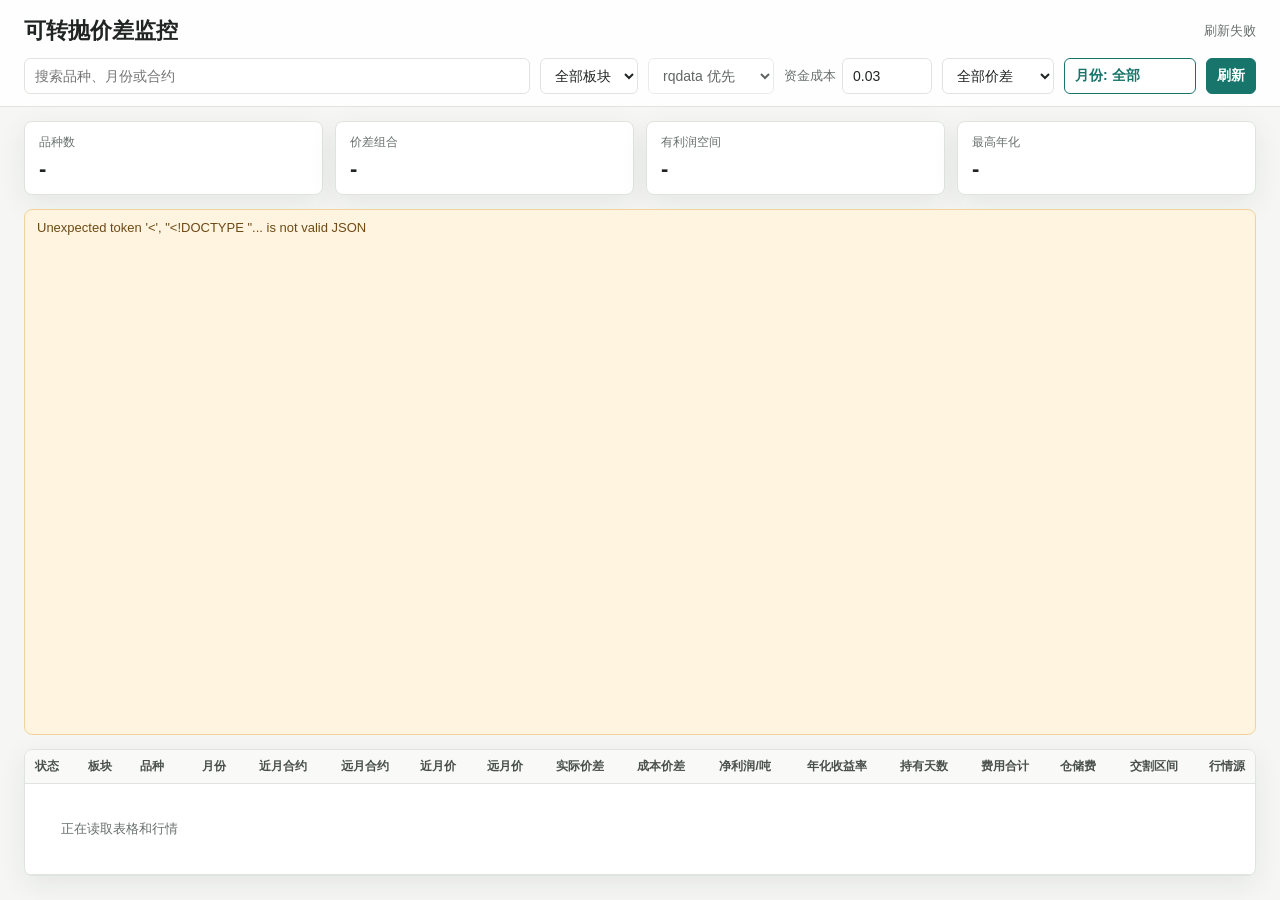
==== index.html @ 2bf675ad "Fix update time display to Beijing time" ====
<!doctype html>
<html lang="zh-CN">
<head>
  <meta charset="utf-8">
  <meta name="viewport" content="width=device-width, initial-scale=1">
  <title>可转抛价差监控</title>
  <style>
    :root {
      color-scheme: light;
      --bg: #f6f7f4;
      --panel: #ffffff;
      --ink: #202423;
      --muted: #68706d;
      --line: #dfe4de;
      --accent: #17756b;
      --accent-2: #9a5b1f;
      --good: #0f7a47;
      --bad: #a23b34;
      --warn-bg: #fff4df;
      --good-bg: #e9f6ef;
      --shadow: 0 8px 28px rgba(31, 43, 38, 0.08);
      font-family: "Microsoft YaHei", "Segoe UI", Arial, sans-serif;
    }
    * { box-sizing: border-box; }
    body {
      margin: 0;
      background: var(--bg);
      color: var(--ink);
    }
    .app {
      min-height: 100vh;
      display: grid;
      grid-template-rows: auto auto 1fr;
    }
    header {
      padding: 18px 24px 12px;
      border-bottom: 1px solid var(--line);
      background: rgba(255,255,255,0.86);
      position: sticky;
      top: 0;
      z-index: 5;
      backdrop-filter: blur(10px);
    }
    .title-row {
      display: flex;
      align-items: center;
      justify-content: space-between;
      gap: 16px;
      margin-bottom: 14px;
    }
    h1 {
      margin: 0;
      font-size: 22px;
      line-height: 1.2;
      font-weight: 680;
      letter-spacing: 0;
    }
    .status {
      color: var(--muted);
      font-size: 13px;
      white-space: nowrap;
    }
    .toolbar {
      display: grid;
      grid-template-columns: minmax(220px, 1fr) auto auto auto auto auto auto;
      gap: 10px;
      align-items: center;
    }
    input, select, button {
      min-height: 36px;
      border: 1px solid var(--line);
      background: #fff;
      color: var(--ink);
      border-radius: 6px;
      padding: 0 10px;
      font: inherit;
      font-size: 14px;
    }
    button {
      background: var(--accent);
      border-color: var(--accent);
      color: #fff;
      cursor: pointer;
      font-weight: 620;
    }
    button.secondary {
      background: #fff;
      color: var(--accent);
    }
    .month-filter {
      position: relative;
    }
    .month-filter button {
      width: 132px;
      text-align: left;
      overflow: hidden;
      text-overflow: ellipsis;
      white-space: nowrap;
    }
    .month-menu {
      display: none;
      position: absolute;
      right: 0;
      top: 42px;
      width: 260px;
      max-height: 320px;
      overflow: auto;
      padding: 10px;
      background: #fff;
      border: 1px solid var(--line);
      border-radius: 8px;
      box-shadow: var(--shadow);
      z-index: 10;
    }
    .month-menu.open {
      display: grid;
      gap: 6px;
    }
    .month-menu label {
      min-height: 28px;
      color: var(--ink);
      align-items: center;
    }
    .month-menu input {
      min-height: auto;
      width: auto;
    }
    label {
      display: flex;
      align-items: center;
      gap: 6px;
      color: var(--muted);
      font-size: 13px;
    }
    label input {
      width: 90px;
    }
    .metrics {
      display: grid;
      grid-template-columns: repeat(4, minmax(130px, 1fr));
      gap: 12px;
      padding: 14px 24px;
    }
    .metric {
      background: var(--panel);
      border: 1px solid var(--line);
      border-radius: 8px;
      padding: 12px 14px;
      box-shadow: var(--shadow);
    }
    .metric span {
      display: block;
      color: var(--muted);
      font-size: 12px;
      margin-bottom: 5px;
    }
    .metric strong {
      font-size: 22px;
      letter-spacing: 0;
    }
    main {
      padding: 0 24px 24px;
      min-width: 0;
    }
    .table-wrap {
      overflow: auto;
      background: var(--panel);
      border: 1px solid var(--line);
      border-radius: 8px;
      box-shadow: var(--shadow);
      max-height: calc(100vh - 190px);
    }
    table {
      width: 100%;
      border-collapse: separate;
      border-spacing: 0;
      min-width: 1180px;
      font-size: 13px;
    }
    th, td {
      border-bottom: 1px solid var(--line);
      padding: 8px 10px;
      text-align: right;
      white-space: nowrap;
    }
    th:first-child, td:first-child,
    th:nth-child(2), td:nth-child(2),
    th:nth-child(3), td:nth-child(3) {
      text-align: left;
    }
    th {
      position: sticky;
      top: 0;
      z-index: 2;
      background: #f9faf7;
      color: #49504d;
      font-size: 12px;
      font-weight: 650;
    }
    tbody tr:hover {
      background: #f8fbf8;
    }
    .sector-row td {
      position: sticky;
      left: 0;
      z-index: 1;
      background: #eef5f1;
      color: #2f5f55;
      font-weight: 700;
      text-align: left;
      border-bottom-color: #cddbd5;
    }
    .tag {
      display: inline-flex;
      align-items: center;
      height: 24px;
      padding: 0 8px;
      border-radius: 999px;
      font-size: 12px;
      border: 1px solid var(--line);
      background: #fff;
      color: var(--muted);
    }
    .tag.good {
      background: var(--good-bg);
      border-color: #bde5cb;
      color: var(--good);
      font-weight: 650;
    }
    .positive { color: var(--good); font-weight: 650; }
    .negative { color: var(--bad); }
    .muted { color: var(--muted); }
    .warning {
      display: none;
      margin: 0 24px 14px;
      padding: 10px 12px;
      border: 1px solid #efd39c;
      background: var(--warn-bg);
      border-radius: 8px;
      color: #6f4a16;
      font-size: 13px;
    }
    .empty {
      padding: 36px;
      color: var(--muted);
      text-align: center;
    }
    @media (max-width: 900px) {
      header, main { padding-left: 14px; padding-right: 14px; }
      .toolbar { grid-template-columns: 1fr 1fr; }
      .metrics { grid-template-columns: repeat(2, 1fr); padding-left: 14px; padding-right: 14px; }
      .status { white-space: normal; }
      .title-row { align-items: flex-start; flex-direction: column; }
    }
  </style>
</head>
<body>
  <div class="app">
    <header>
      <div class="title-row">
        <h1>可转抛价差监控</h1>
        <div class="status" id="status">等待刷新</div>
      </div>
      <div class="toolbar">
        <input id="search" placeholder="搜索品种、月份或合约">
        <select id="sectorFilter">
          <option value="all">全部板块</option>
        </select>
        <select id="source">
          <option value="auto">rqdata 优先</option>
          <option value="rqdata">只用 rqdata</option>
          <option value="excel">只用表内缓存</option>
        </select>
        <label>资金成本 <input id="funding" type="number" step="0.001" value="0.03"></label>
        <select id="profitFilter">
          <option value="all">全部价差</option>
          <option value="profit">只看有利润</option>
        </select>
        <div class="month-filter">
          <button class="secondary" id="monthMenuButton" type="button">月份: 全部</button>
          <div class="month-menu" id="monthMenu">
            <label><input type="checkbox" value="all" checked> 全部月份</label>
            <div id="monthOptions"></div>
          </div>
        </div>
        <button id="refresh">刷新</button>
      </div>
    </header>

    <section class="metrics">
      <div class="metric"><span>品种数</span><strong id="mProducts">-</strong></div>
      <div class="metric"><span>价差组合</span><strong id="mSpreads">-</strong></div>
      <div class="metric"><span>有利润空间</span><strong id="mProfitable">-</strong></div>
      <div class="metric"><span>最高年化</span><strong id="mBest">-</strong></div>
    </section>

    <div class="warning" id="warning"></div>

    <main>
      <div class="table-wrap">
        <table>
          <thead>
            <tr>
              <th>状态</th>
              <th>板块</th>
              <th>品种</th>
              <th>月份</th>
              <th>近月合约</th>
              <th>远月合约</th>
              <th>近月价</th>
              <th>远月价</th>
              <th>实际价差</th>
              <th>成本价差</th>
              <th>净利润/吨</th>
              <th>年化收益率</th>
              <th>持有天数</th>
              <th>费用合计</th>
              <th>仓储费</th>
              <th>交割区间</th>
              <th>行情源</th>
            </tr>
          </thead>
          <tbody id="tbody">
            <tr><td colspan="17" class="empty">正在读取表格和行情</td></tr>
          </tbody>
        </table>
      </div>
    </main>
  </div>

  <script>
    const state = { rows: [], selectedMonths: new Set(["all"]) };
    const els = {
      status: document.querySelector("#status"),
      warning: document.querySelector("#warning"),
      tbody: document.querySelector("#tbody"),
      search: document.querySelector("#search"),
      sector: document.querySelector("#sectorFilter"),
      source: document.querySelector("#source"),
      funding: document.querySelector("#funding"),
      filter: document.querySelector("#profitFilter"),
      monthButton: document.querySelector("#monthMenuButton"),
      monthMenu: document.querySelector("#monthMenu"),
      monthOptions: document.querySelector("#monthOptions"),
      refresh: document.querySelector("#refresh"),
      mProducts: document.querySelector("#mProducts"),
      mSpreads: document.querySelector("#mSpreads"),
      mProfitable: document.querySelector("#mProfitable"),
      mBest: document.querySelector("#mBest")
    };

    function fmtNum(value, digits = 2) {
      if (value === null || value === undefined || Number.isNaN(Number(value))) return "-";
      return Number(value).toLocaleString("zh-CN", { minimumFractionDigits: digits, maximumFractionDigits: digits });
    }

    function fmtPct(value) {
      if (value === null || value === undefined || Number.isNaN(Number(value))) return "-";
      return (Number(value) * 100).toLocaleString("zh-CN", { minimumFractionDigits: 2, maximumFractionDigits: 2 }) + "%";
    }

    function signedClass(value) {
      return Number(value) >= 0 ? "positive" : "negative";
    }

    function sortPairs(a, b) {
      const [a1, a2] = a.replace("月", "").split("-").map(Number);
      const [b1, b2] = b.replace("月", "").split("-").map(Number);
      return (a1 - b1) || (a2 - b2);
    }

    function refreshFilters() {
      const sectors = [...new Set(state.rows.map(row => row.sector || "其他"))].sort((a, b) => a.localeCompare(b, "zh-CN"));
      const currentSector = els.sector.value;
      els.sector.innerHTML = `<option value="all">全部板块</option>` + sectors.map(sector => `<option value="${sector}">${sector}</option>`).join("");
      els.sector.value = sectors.includes(currentSector) ? currentSector : "all";

      const pairs = [...new Set(state.rows.map(row => row.pair))].sort(sortPairs);
      const selected = new Set([...state.selectedMonths].filter(value => value === "all" || pairs.includes(value)));
      if (!selected.size) selected.add("all");
      state.selectedMonths = selected;
      els.monthOptions.innerHTML = pairs.map(pair => `
        <label><input type="checkbox" value="${pair}" ${selected.has(pair) ? "checked" : ""}> ${pair}</label>
      `).join("");
      const allBox = els.monthMenu.querySelector('input[value="all"]');
      allBox.checked = selected.has("all");
      updateMonthButton();
    }

    function updateMonthButton() {
      if (state.selectedMonths.has("all")) {
        els.monthButton.textContent = "月份: 全部";
        return;
      }
      const selected = [...state.selectedMonths].sort(sortPairs);
      els.monthButton.textContent = selected.length <= 2 ? `月份: ${selected.join(", ")}` : `月份: 已选${selected.length}项`;
    }

    function isLocalServer() {
      return ["127.0.0.1", "localhost", "::1"].includes(location.hostname);
    }

    async function fetchMonitorData() {
      if (isLocalServer()) {
        const params = new URLSearchParams({
          source: els.source.value,
          funding_rate: els.funding.value || "0.03"
        });
        const res = await fetch(`/api/data?${params.toString()}`, { cache: "no-store" });
        const data = await res.json();
        if (!res.ok) throw new Error(data.error || "接口返回异常");
        return data;
      }
      els.source.disabled = true;
      els.funding.disabled = true;
      const res = await fetch(`data/latest_monitor.json?t=${Date.now()}`, { cache: "no-store" });
      const data = await res.json();
      if (!res.ok) throw new Error(data.error || "静态数据读取失败");
      return data;
    }

    function render() {
      const kw = els.search.value.trim().toLowerCase();
      const onlyProfit = els.filter.value === "profit";
      const sector = els.sector.value;
      const rows = state.rows.filter(row => {
        if (onlyProfit && !row.is_profitable) return false;
        if (sector !== "all" && row.sector !== sector) return false;
        if (!state.selectedMonths.has("all") && !state.selectedMonths.has(row.pair)) return false;
        if (!kw) return true;
        return [
          row.sector, row.product, row.pair, row.near_symbol, row.far_symbol, row.quote_source
        ].join(" ").toLowerCase().includes(kw);
      });
      if (!rows.length) {
        els.tbody.innerHTML = `<tr><td colspan="17" class="empty">没有匹配的价差组合</td></tr>`;
        return;
      }
      const sortedRows = [...rows].sort((a, b) =>
        (a.sector || "").localeCompare(b.sector || "", "zh-CN") || Number(b.annualized_return) - Number(a.annualized_return)
      );
      let currentSector = "";
      els.tbody.innerHTML = sortedRows.map(row => {
        const sectorRow = row.sector !== currentSector
          ? `<tr class="sector-row"><td colspan="17">${row.sector || "其他"}</td></tr>`
          : "";
        currentSector = row.sector;
        return `${sectorRow}
        <tr>
          <td><span class="tag ${row.is_profitable ? "good" : ""}">${row.is_profitable ? "有利润" : "观察"}</span></td>
          <td>${row.sector || "其他"}</td>
          <td>${row.product}</td>
          <td>${row.pair}</td>
          <td>${row.near_symbol || "-"}</td>
          <td>${row.far_symbol || "-"}</td>
          <td>${fmtNum(row.near_price)}</td>
          <td>${fmtNum(row.far_price)}</td>
          <td class="${signedClass(row.spread)}">${fmtNum(row.spread)}</td>
          <td class="${signedClass(row.cost_spread)}">${fmtNum(row.cost_spread)}</td>
          <td class="${signedClass(row.net_profit)}">${fmtNum(row.net_profit)}</td>
          <td class="${signedClass(row.annualized_return)}">${fmtPct(row.annualized_return)}</td>
          <td>${row.hold_days}</td>
          <td>${fmtNum(row.fee_total)}</td>
          <td>${fmtNum(row.storage_fee)}</td>
          <td>${row.delivery_near || "-"} 至 ${row.delivery_far || "-"}</td>
          <td class="muted">${row.quote_source}</td>
        </tr>`;
      }).join("");
    }

    async function load() {
      els.refresh.disabled = true;
      els.status.textContent = "正在刷新...";
      els.warning.style.display = "none";
      try {
        const data = await fetchMonitorData();
        state.rows = data.opportunities || [];
        refreshFilters();
        els.mProducts.textContent = data.summary.products ?? "-";
        els.mSpreads.textContent = data.summary.spreads ?? "-";
        els.mProfitable.textContent = data.summary.profitable ?? "-";
        els.mBest.textContent = fmtPct(data.summary.best_return);
        const mode = data.mode === "static" ? "GitHub静态" : "本地服务";
        const updatedAt = data.updated_at_label || data.updated_at || "-";
        els.status.textContent = `${mode}，更新时间 ${updatedAt}，rqdata行情 ${data.quote_status.rqdata_prices} 条，本地行情 ${data.quote_status.file_quotes} 条`;
        if (data.quote_status.rqdata_errors && data.quote_status.rqdata_errors.length) {
          els.warning.textContent = data.quote_status.rqdata_errors.join("；");
          els.warning.style.display = "block";
        }
        render();
      } catch (err) {
        els.status.textContent = "刷新失败";
        els.warning.textContent = err.message || String(err);
        els.warning.style.display = "block";
      } finally {
        els.refresh.disabled = false;
      }
    }

    els.refresh.addEventListener("click", load);
    els.search.addEventListener("input", render);
    els.filter.addEventListener("change", render);
    els.sector.addEventListener("change", render);
    els.source.addEventListener("change", load);
    els.funding.addEventListener("change", load);
    els.monthButton.addEventListener("click", () => {
      els.monthMenu.classList.toggle("open");
    });
    els.monthMenu.addEventListener("change", event => {
      const target = event.target;
      if (!target.matches("input[type='checkbox']")) return;
      if (target.value === "all") {
        state.selectedMonths = new Set(["all"]);
        els.monthMenu.querySelectorAll("input[type='checkbox']").forEach(input => {
          input.checked = input.value === "all";
        });
      } else {
        const allBox = els.monthMenu.querySelector('input[value="all"]');
        allBox.checked = false;
        state.selectedMonths.delete("all");
        if (target.checked) state.selectedMonths.add(target.value);
        else state.selectedMonths.delete(target.value);
        if (!state.selectedMonths.size) {
          state.selectedMonths.add("all");
          allBox.checked = true;
        }
      }
      updateMonthButton();
      render();
    });
    document.addEventListener("click", event => {
      if (!event.target.closest(".month-filter")) {
        els.monthMenu.classList.remove("open");
      }
    });
    load();
    setInterval(load, 300000);
  </script>
</body>
</html>
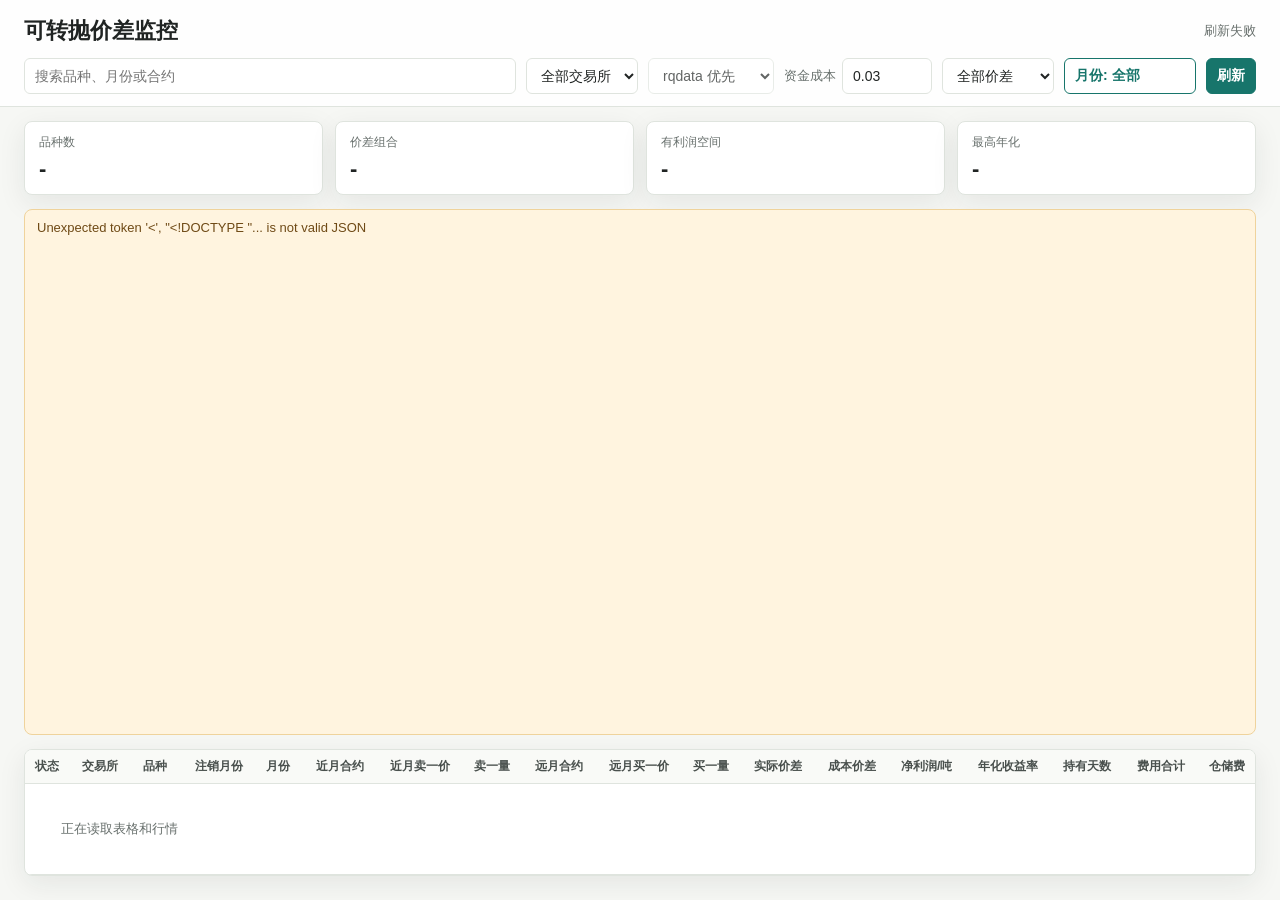
==== commit 326dccc7: "Update index.html" ====
--- a/index.html
+++ b/index.html
@@ -264,7 +264,7 @@
       <div class="toolbar">
         <input id="search" placeholder="搜索品种、月份或合约">
         <select id="sectorFilter">
-          <option value="all">全部板块</option>
+          <option value="all">全部交易所</option>
         </select>
         <select id="source">
           <option value="auto">rqdata 优先</option>
@@ -302,13 +302,16 @@
           <thead>
             <tr>
               <th>状态</th>
-              <th>板块</th>
+              <th>交易所</th>
               <th>品种</th>
+              <th>注销月份</th>
               <th>月份</th>
               <th>近月合约</th>
+              <th>近月卖一价</th>
+              <th>卖一量</th>
               <th>远月合约</th>
-              <th>近月价</th>
-              <th>远月价</th>
+              <th>远月买一价</th>
+              <th>买一量</th>
               <th>实际价差</th>
               <th>成本价差</th>
               <th>净利润/吨</th>
@@ -316,12 +319,10 @@
               <th>持有天数</th>
               <th>费用合计</th>
               <th>仓储费</th>
-              <th>交割区间</th>
-              <th>行情源</th>
             </tr>
           </thead>
           <tbody id="tbody">
-            <tr><td colspan="17" class="empty">正在读取表格和行情</td></tr>
+            <tr><td colspan="18" class="empty">正在读取表格和行情</td></tr>
           </tbody>
         </table>
       </div>
@@ -370,9 +371,9 @@
     }
 
     function refreshFilters() {
-      const sectors = [...new Set(state.rows.map(row => row.sector || "其他"))].sort((a, b) => a.localeCompare(b, "zh-CN"));
+      const sectors = [...new Set(state.rows.map(row => row.exchange || row.sector || "其他交易所"))].sort((a, b) => a.localeCompare(b, "zh-CN"));
       const currentSector = els.sector.value;
-      els.sector.innerHTML = `<option value="all">全部板块</option>` + sectors.map(sector => `<option value="${sector}">${sector}</option>`).join("");
+      els.sector.innerHTML = `<option value="all">全部交易所</option>` + sectors.map(sector => `<option value="${sector}">${sector}</option>`).join("");
       els.sector.value = sectors.includes(currentSector) ? currentSector : "all";
 
       const pairs = [...new Set(state.rows.map(row => row.pair))].sort(sortPairs);
@@ -400,23 +401,35 @@
       return ["127.0.0.1", "localhost", "::1"].includes(location.hostname);
     }
 
+    async function readJsonResponse(res, fallbackMessage) {
+      const data = await res.json();
+      if (!res.ok) throw new Error(data.error || fallbackMessage);
+      return data;
+    }
+
+    async function fetchStaticMonitorData() {
+      els.source.disabled = true;
+      els.funding.disabled = true;
+      const res = await fetch(`data/latest_monitor.json?t=${Date.now()}`, { cache: "no-store" });
+      return readJsonResponse(res, "静态数据读取失败");
+    }
+
     async function fetchMonitorData() {
       if (isLocalServer()) {
         const params = new URLSearchParams({
           source: els.source.value,
           funding_rate: els.funding.value || "0.03"
         });
-        const res = await fetch(`/api/data?${params.toString()}`, { cache: "no-store" });
-        const data = await res.json();
-        if (!res.ok) throw new Error(data.error || "接口返回异常");
-        return data;
+        try {
+          const res = await fetch(`/api/data?${params.toString()}`, { cache: "no-store" });
+          if ((res.headers.get("content-type") || "").includes("application/json")) {
+            return readJsonResponse(res, "接口返回异常");
+          }
+        } catch (err) {
+          if (location.port === "8890") throw err;
+        }
       }
-      els.source.disabled = true;
-      els.funding.disabled = true;
-      const res = await fetch(`data/latest_monitor.json?t=${Date.now()}`, { cache: "no-store" });
-      const data = await res.json();
-      if (!res.ok) throw new Error(data.error || "静态数据读取失败");
-      return data;
+      return fetchStaticMonitorData();
     }
 
     function render() {
@@ -425,36 +438,41 @@
       const sector = els.sector.value;
       const rows = state.rows.filter(row => {
         if (onlyProfit && !row.is_profitable) return false;
-        if (sector !== "all" && row.sector !== sector) return false;
+        const exchange = row.exchange || row.sector || "其他交易所";
+        if (sector !== "all" && exchange !== sector) return false;
         if (!state.selectedMonths.has("all") && !state.selectedMonths.has(row.pair)) return false;
         if (!kw) return true;
         return [
-          row.sector, row.product, row.pair, row.near_symbol, row.far_symbol, row.quote_source
+          row.exchange, row.sector, row.product, row.product_name, row.warrant_cancel_months, row.pair, row.near_symbol, row.far_symbol
         ].join(" ").toLowerCase().includes(kw);
       });
       if (!rows.length) {
-        els.tbody.innerHTML = `<tr><td colspan="17" class="empty">没有匹配的价差组合</td></tr>`;
+        els.tbody.innerHTML = `<tr><td colspan="18" class="empty">没有匹配的价差组合</td></tr>`;
         return;
       }
       const sortedRows = [...rows].sort((a, b) =>
-        (a.sector || "").localeCompare(b.sector || "", "zh-CN") || Number(b.annualized_return) - Number(a.annualized_return)
+        (a.exchange || a.sector || "").localeCompare(b.exchange || b.sector || "", "zh-CN") || Number(b.annualized_return) - Number(a.annualized_return)
       );
       let currentSector = "";
       els.tbody.innerHTML = sortedRows.map(row => {
-        const sectorRow = row.sector !== currentSector
-          ? `<tr class="sector-row"><td colspan="17">${row.sector || "其他"}</td></tr>`
+        const exchange = row.exchange || row.sector || "其他交易所";
+        const sectorRow = exchange !== currentSector
+          ? `<tr class="sector-row"><td colspan="18">${exchange}</td></tr>`
           : "";
-        currentSector = row.sector;
+        currentSector = exchange;
         return `${sectorRow}
         <tr>
           <td><span class="tag ${row.is_profitable ? "good" : ""}">${row.is_profitable ? "有利润" : "观察"}</span></td>
-          <td>${row.sector || "其他"}</td>
+          <td>${exchange}</td>
           <td>${row.product}</td>
+          <td>${row.warrant_cancel_months ?? ""}</td>
           <td>${row.pair}</td>
           <td>${row.near_symbol || "-"}</td>
+          <td>${fmtNum(row.near_ask_price ?? row.near_price)}</td>
+          <td>${fmtNum(row.near_ask_volume, 0)}</td>
           <td>${row.far_symbol || "-"}</td>
-          <td>${fmtNum(row.near_price)}</td>
-          <td>${fmtNum(row.far_price)}</td>
+          <td>${fmtNum(row.far_bid_price ?? row.far_price)}</td>
+          <td>${fmtNum(row.far_bid_volume, 0)}</td>
           <td class="${signedClass(row.spread)}">${fmtNum(row.spread)}</td>
           <td class="${signedClass(row.cost_spread)}">${fmtNum(row.cost_spread)}</td>
           <td class="${signedClass(row.net_profit)}">${fmtNum(row.net_profit)}</td>
@@ -462,8 +480,6 @@
           <td>${row.hold_days}</td>
           <td>${fmtNum(row.fee_total)}</td>
           <td>${fmtNum(row.storage_fee)}</td>
-          <td>${row.delivery_near || "-"} 至 ${row.delivery_far || "-"}</td>
-          <td class="muted">${row.quote_source}</td>
         </tr>`;
       }).join("");
     }
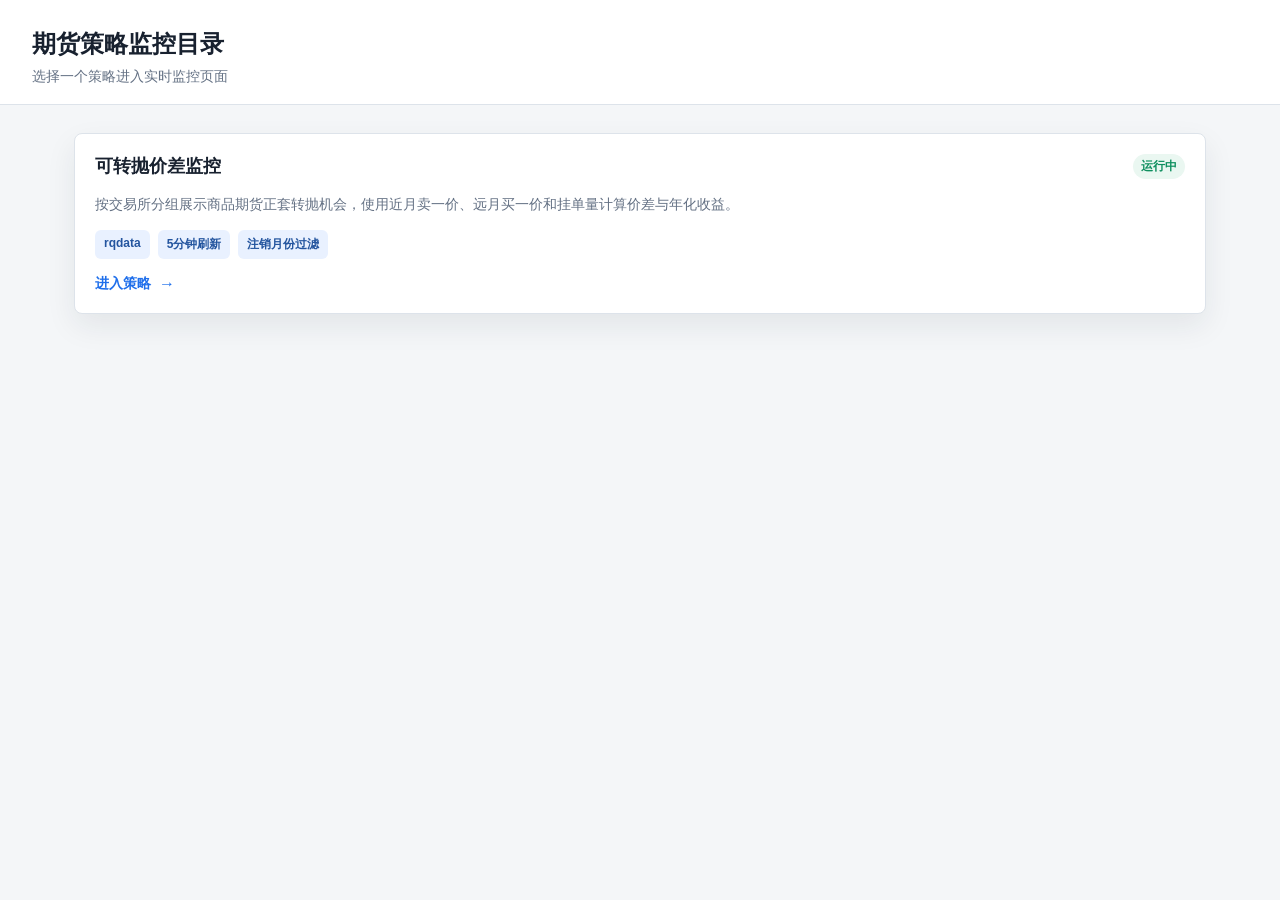
==== commit 725d2334: "Update strategy directory: index.html" ====
--- a/index.html
+++ b/index.html
@@ -3,554 +3,160 @@
 <head>
   <meta charset="utf-8">
   <meta name="viewport" content="width=device-width, initial-scale=1">
-  <title>可转抛价差监控</title>
+  <title>期货策略监控目录</title>
   <style>
     :root {
-      color-scheme: light;
-      --bg: #f6f7f4;
+      --bg: #f4f6f8;
       --panel: #ffffff;
-      --ink: #202423;
-      --muted: #68706d;
-      --line: #dfe4de;
-      --accent: #17756b;
-      --accent-2: #9a5b1f;
-      --good: #0f7a47;
-      --bad: #a23b34;
-      --warn-bg: #fff4df;
-      --good-bg: #e9f6ef;
-      --shadow: 0 8px 28px rgba(31, 43, 38, 0.08);
-      font-family: "Microsoft YaHei", "Segoe UI", Arial, sans-serif;
+      --text: #18212f;
+      --muted: #647184;
+      --line: #dde3ea;
+      --accent: #1f6feb;
+      --accent-soft: #e9f1ff;
+      --good: #0f8f5f;
+      --shadow: 0 12px 30px rgba(24, 33, 47, 0.08);
     }
     * { box-sizing: border-box; }
     body {
       margin: 0;
       background: var(--bg);
-      color: var(--ink);
-    }
-    .app {
-      min-height: 100vh;
-      display: grid;
-      grid-template-rows: auto auto 1fr;
+      color: var(--text);
+      font-family: -apple-system, BlinkMacSystemFont, "Segoe UI", "Microsoft YaHei", sans-serif;
     }
     header {
-      padding: 18px 24px 12px;
+      padding: 28px 32px 18px;
       border-bottom: 1px solid var(--line);
-      background: rgba(255,255,255,0.86);
-      position: sticky;
-      top: 0;
-      z-index: 5;
-      backdrop-filter: blur(10px);
-    }
-    .title-row {
-      display: flex;
-      align-items: center;
-      justify-content: space-between;
-      gap: 16px;
-      margin-bottom: 14px;
+      background: var(--panel);
     }
     h1 {
       margin: 0;
-      font-size: 22px;
-      line-height: 1.2;
-      font-weight: 680;
+      font-size: 24px;
+      font-weight: 720;
       letter-spacing: 0;
     }
-    .status {
+    .subtitle {
+      margin-top: 8px;
       color: var(--muted);
-      font-size: 13px;
-      white-space: nowrap;
-    }
-    .toolbar {
-      display: grid;
-      grid-template-columns: minmax(220px, 1fr) auto auto auto auto auto auto;
-      gap: 10px;
-      align-items: center;
-    }
-    input, select, button {
-      min-height: 36px;
-      border: 1px solid var(--line);
-      background: #fff;
-      color: var(--ink);
-      border-radius: 6px;
-      padding: 0 10px;
-      font: inherit;
       font-size: 14px;
     }
-    button {
-      background: var(--accent);
-      border-color: var(--accent);
-      color: #fff;
-      cursor: pointer;
-      font-weight: 620;
+    main {
+      max-width: 1180px;
+      margin: 0 auto;
+      padding: 28px 24px 48px;
     }
-    button.secondary {
-      background: #fff;
-      color: var(--accent);
+    .strategy-grid {
+      display: grid;
+      grid-template-columns: repeat(auto-fit, minmax(280px, 1fr));
+      gap: 18px;
     }
-    .month-filter {
-      position: relative;
-    }
-    .month-filter button {
-      width: 132px;
-      text-align: left;
-      overflow: hidden;
-      text-overflow: ellipsis;
-      white-space: nowrap;
-    }
-    .month-menu {
-      display: none;
-      position: absolute;
-      right: 0;
-      top: 42px;
-      width: 260px;
-      max-height: 320px;
-      overflow: auto;
-      padding: 10px;
-      background: #fff;
+    .strategy-card {
+      display: flex;
+      min-height: 172px;
+      padding: 20px;
       border: 1px solid var(--line);
       border-radius: 8px;
+      background: var(--panel);
       box-shadow: var(--shadow);
-      z-index: 10;
+      text-decoration: none;
+      color: inherit;
+      transition: transform 0.16s ease, border-color 0.16s ease, box-shadow 0.16s ease;
     }
-    .month-menu.open {
-      display: grid;
-      gap: 6px;
+    .strategy-card:hover {
+      transform: translateY(-2px);
+      border-color: #b9cdf5;
+      box-shadow: 0 16px 36px rgba(24, 33, 47, 0.12);
     }
-    .month-menu label {
-      min-height: 28px;
-      color: var(--ink);
-      align-items: center;
+    .card-content {
+      display: flex;
+      flex-direction: column;
+      gap: 14px;
+      width: 100%;
     }
-    .month-menu input {
-      min-height: auto;
-      width: auto;
+    .card-top {
+      display: flex;
+      align-items: flex-start;
+      justify-content: space-between;
+      gap: 12px;
     }
-    label {
-      display: flex;
-      align-items: center;
-      gap: 6px;
-      color: var(--muted);
-      font-size: 13px;
+    .card-title {
+      margin: 0;
+      font-size: 18px;
+      line-height: 1.35;
     }
-    label input {
-      width: 90px;
-    }
-    .metrics {
-      display: grid;
-      grid-template-columns: repeat(4, minmax(130px, 1fr));
-      gap: 12px;
-      padding: 14px 24px;
-    }
-    .metric {
-      background: var(--panel);
-      border: 1px solid var(--line);
-      border-radius: 8px;
-      padding: 12px 14px;
-      box-shadow: var(--shadow);
-    }
-    .metric span {
-      display: block;
-      color: var(--muted);
-      font-size: 12px;
-      margin-bottom: 5px;
-    }
-    .metric strong {
-      font-size: 22px;
-      letter-spacing: 0;
-    }
-    main {
-      padding: 0 24px 24px;
-      min-width: 0;
-    }
-    .table-wrap {
-      overflow: auto;
-      background: var(--panel);
-      border: 1px solid var(--line);
-      border-radius: 8px;
-      box-shadow: var(--shadow);
-      max-height: calc(100vh - 190px);
-    }
-    table {
-      width: 100%;
-      border-collapse: separate;
-      border-spacing: 0;
-      min-width: 1180px;
-      font-size: 13px;
-    }
-    th, td {
-      border-bottom: 1px solid var(--line);
-      padding: 8px 10px;
-      text-align: right;
-      white-space: nowrap;
-    }
-    th:first-child, td:first-child,
-    th:nth-child(2), td:nth-child(2),
-    th:nth-child(3), td:nth-child(3) {
-      text-align: left;
-    }
-    th {
-      position: sticky;
-      top: 0;
-      z-index: 2;
-      background: #f9faf7;
-      color: #49504d;
+    .status {
+      flex: 0 0 auto;
+      padding: 4px 8px;
+      border-radius: 999px;
+      background: #eaf7f1;
+      color: var(--good);
       font-size: 12px;
       font-weight: 650;
     }
-    tbody tr:hover {
-      background: #f8fbf8;
+    .card-desc {
+      margin: 0;
+      color: var(--muted);
+      font-size: 14px;
+      line-height: 1.65;
     }
-    .sector-row td {
-      position: sticky;
-      left: 0;
-      z-index: 1;
-      background: #eef5f1;
-      color: #2f5f55;
-      font-weight: 700;
-      text-align: left;
-      border-bottom-color: #cddbd5;
+    .meta-row {
+      display: flex;
+      flex-wrap: wrap;
+      gap: 8px;
+      margin-top: auto;
     }
-    .tag {
+    .meta {
+      padding: 6px 9px;
+      border-radius: 6px;
+      background: var(--accent-soft);
+      color: #24559f;
+      font-size: 12px;
+      font-weight: 620;
+    }
+    .open {
       display: inline-flex;
       align-items: center;
-      height: 24px;
-      padding: 0 8px;
-      border-radius: 999px;
-      font-size: 12px;
-      border: 1px solid var(--line);
-      background: #fff;
-      color: var(--muted);
+      gap: 8px;
+      margin-top: 2px;
+      color: var(--accent);
+      font-size: 14px;
+      font-weight: 680;
     }
-    .tag.good {
-      background: var(--good-bg);
-      border-color: #bde5cb;
-      color: var(--good);
-      font-weight: 650;
+    .open::after {
+      content: "→";
+      font-size: 16px;
+      line-height: 1;
     }
-    .positive { color: var(--good); font-weight: 650; }
-    .negative { color: var(--bad); }
-    .muted { color: var(--muted); }
-    .warning {
-      display: none;
-      margin: 0 24px 14px;
-      padding: 10px 12px;
-      border: 1px solid #efd39c;
-      background: var(--warn-bg);
-      border-radius: 8px;
-      color: #6f4a16;
-      font-size: 13px;
-    }
-    .empty {
-      padding: 36px;
-      color: var(--muted);
-      text-align: center;
-    }
-    @media (max-width: 900px) {
-      header, main { padding-left: 14px; padding-right: 14px; }
-      .toolbar { grid-template-columns: 1fr 1fr; }
-      .metrics { grid-template-columns: repeat(2, 1fr); padding-left: 14px; padding-right: 14px; }
-      .status { white-space: normal; }
-      .title-row { align-items: flex-start; flex-direction: column; }
+    @media (max-width: 720px) {
+      header { padding: 22px 18px 16px; }
+      main { padding: 18px 14px 34px; }
+      h1 { font-size: 21px; }
+      .strategy-card { min-height: 160px; }
     }
   </style>
 </head>
 <body>
-  <div class="app">
-    <header>
-      <div class="title-row">
-        <h1>可转抛价差监控</h1>
-        <div class="status" id="status">等待刷新</div>
-      </div>
-      <div class="toolbar">
-        <input id="search" placeholder="搜索品种、月份或合约">
-        <select id="sectorFilter">
-          <option value="all">全部交易所</option>
-        </select>
-        <select id="source">
-          <option value="auto">rqdata 优先</option>
-          <option value="rqdata">只用 rqdata</option>
-          <option value="excel">只用表内缓存</option>
-        </select>
-        <label>资金成本 <input id="funding" type="number" step="0.001" value="0.03"></label>
-        <select id="profitFilter">
-          <option value="all">全部价差</option>
-          <option value="profit">只看有利润</option>
-        </select>
-        <div class="month-filter">
-          <button class="secondary" id="monthMenuButton" type="button">月份: 全部</button>
-          <div class="month-menu" id="monthMenu">
-            <label><input type="checkbox" value="all" checked> 全部月份</label>
-            <div id="monthOptions"></div>
+  <header>
+    <h1>期货策略监控目录</h1>
+    <div class="subtitle">选择一个策略进入实时监控页面</div>
+  </header>
+  <main>
+    <section class="strategy-grid" aria-label="策略列表">
+      <a class="strategy-card" href="convertible-spread/">
+        <div class="card-content">
+          <div class="card-top">
+            <h2 class="card-title">可转抛价差监控</h2>
+            <span class="status">运行中</span>
           </div>
+          <p class="card-desc">按交易所分组展示商品期货正套转抛机会，使用近月卖一价、远月买一价和挂单量计算价差与年化收益。</p>
+          <div class="meta-row">
+            <span class="meta">rqdata</span>
+            <span class="meta">5分钟刷新</span>
+            <span class="meta">注销月份过滤</span>
+          </div>
+          <span class="open">进入策略</span>
         </div>
-        <button id="refresh">刷新</button>
-      </div>
-    </header>
-
-    <section class="metrics">
-      <div class="metric"><span>品种数</span><strong id="mProducts">-</strong></div>
-      <div class="metric"><span>价差组合</span><strong id="mSpreads">-</strong></div>
-      <div class="metric"><span>有利润空间</span><strong id="mProfitable">-</strong></div>
-      <div class="metric"><span>最高年化</span><strong id="mBest">-</strong></div>
+      </a>
     </section>
-
-    <div class="warning" id="warning"></div>
-
-    <main>
-      <div class="table-wrap">
-        <table>
-          <thead>
-            <tr>
-              <th>状态</th>
-              <th>交易所</th>
-              <th>品种</th>
-              <th>注销月份</th>
-              <th>月份</th>
-              <th>近月合约</th>
-              <th>近月卖一价</th>
-              <th>卖一量</th>
-              <th>远月合约</th>
-              <th>远月买一价</th>
-              <th>买一量</th>
-              <th>实际价差</th>
-              <th>成本价差</th>
-              <th>净利润/吨</th>
-              <th>年化收益率</th>
-              <th>持有天数</th>
-              <th>费用合计</th>
-              <th>仓储费</th>
-            </tr>
-          </thead>
-          <tbody id="tbody">
-            <tr><td colspan="18" class="empty">正在读取表格和行情</td></tr>
-          </tbody>
-        </table>
-      </div>
-    </main>
-  </div>
-
-  <script>
-    const state = { rows: [], selectedMonths: new Set(["all"]) };
-    const els = {
-      status: document.querySelector("#status"),
-      warning: document.querySelector("#warning"),
-      tbody: document.querySelector("#tbody"),
-      search: document.querySelector("#search"),
-      sector: document.querySelector("#sectorFilter"),
-      source: document.querySelector("#source"),
-      funding: document.querySelector("#funding"),
-      filter: document.querySelector("#profitFilter"),
-      monthButton: document.querySelector("#monthMenuButton"),
-      monthMenu: document.querySelector("#monthMenu"),
-      monthOptions: document.querySelector("#monthOptions"),
-      refresh: document.querySelector("#refresh"),
-      mProducts: document.querySelector("#mProducts"),
-      mSpreads: document.querySelector("#mSpreads"),
-      mProfitable: document.querySelector("#mProfitable"),
-      mBest: document.querySelector("#mBest")
-    };
-
-    function fmtNum(value, digits = 2) {
-      if (value === null || value === undefined || Number.isNaN(Number(value))) return "-";
-      return Number(value).toLocaleString("zh-CN", { minimumFractionDigits: digits, maximumFractionDigits: digits });
-    }
-
-    function fmtPct(value) {
-      if (value === null || value === undefined || Number.isNaN(Number(value))) return "-";
-      return (Number(value) * 100).toLocaleString("zh-CN", { minimumFractionDigits: 2, maximumFractionDigits: 2 }) + "%";
-    }
-
-    function signedClass(value) {
-      return Number(value) >= 0 ? "positive" : "negative";
-    }
-
-    function sortPairs(a, b) {
-      const [a1, a2] = a.replace("月", "").split("-").map(Number);
-      const [b1, b2] = b.replace("月", "").split("-").map(Number);
-      return (a1 - b1) || (a2 - b2);
-    }
-
-    function refreshFilters() {
-      const sectors = [...new Set(state.rows.map(row => row.exchange || row.sector || "其他交易所"))].sort((a, b) => a.localeCompare(b, "zh-CN"));
-      const currentSector = els.sector.value;
-      els.sector.innerHTML = `<option value="all">全部交易所</option>` + sectors.map(sector => `<option value="${sector}">${sector}</option>`).join("");
-      els.sector.value = sectors.includes(currentSector) ? currentSector : "all";
-
-      const pairs = [...new Set(state.rows.map(row => row.pair))].sort(sortPairs);
-      const selected = new Set([...state.selectedMonths].filter(value => value === "all" || pairs.includes(value)));
-      if (!selected.size) selected.add("all");
-      state.selectedMonths = selected;
-      els.monthOptions.innerHTML = pairs.map(pair => `
-        <label><input type="checkbox" value="${pair}" ${selected.has(pair) ? "checked" : ""}> ${pair}</label>
-      `).join("");
-      const allBox = els.monthMenu.querySelector('input[value="all"]');
-      allBox.checked = selected.has("all");
-      updateMonthButton();
-    }
-
-    function updateMonthButton() {
-      if (state.selectedMonths.has("all")) {
-        els.monthButton.textContent = "月份: 全部";
-        return;
-      }
-      const selected = [...state.selectedMonths].sort(sortPairs);
-      els.monthButton.textContent = selected.length <= 2 ? `月份: ${selected.join(", ")}` : `月份: 已选${selected.length}项`;
-    }
-
-    function isLocalServer() {
-      return ["127.0.0.1", "localhost", "::1"].includes(location.hostname);
-    }
-
-    async function readJsonResponse(res, fallbackMessage) {
-      const data = await res.json();
-      if (!res.ok) throw new Error(data.error || fallbackMessage);
-      return data;
-    }
-
-    async function fetchStaticMonitorData() {
-      els.source.disabled = true;
-      els.funding.disabled = true;
-      const res = await fetch(`data/latest_monitor.json?t=${Date.now()}`, { cache: "no-store" });
-      return readJsonResponse(res, "静态数据读取失败");
-    }
-
-    async function fetchMonitorData() {
-      if (isLocalServer()) {
-        const params = new URLSearchParams({
-          source: els.source.value,
-          funding_rate: els.funding.value || "0.03"
-        });
-        try {
-          const res = await fetch(`/api/data?${params.toString()}`, { cache: "no-store" });
-          if ((res.headers.get("content-type") || "").includes("application/json")) {
-            return readJsonResponse(res, "接口返回异常");
-          }
-        } catch (err) {
-          if (location.port === "8890") throw err;
-        }
-      }
-      return fetchStaticMonitorData();
-    }
-
-    function render() {
-      const kw = els.search.value.trim().toLowerCase();
-      const onlyProfit = els.filter.value === "profit";
-      const sector = els.sector.value;
-      const rows = state.rows.filter(row => {
-        if (onlyProfit && !row.is_profitable) return false;
-        const exchange = row.exchange || row.sector || "其他交易所";
-        if (sector !== "all" && exchange !== sector) return false;
-        if (!state.selectedMonths.has("all") && !state.selectedMonths.has(row.pair)) return false;
-        if (!kw) return true;
-        return [
-          row.exchange, row.sector, row.product, row.product_name, row.warrant_cancel_months, row.pair, row.near_symbol, row.far_symbol
-        ].join(" ").toLowerCase().includes(kw);
-      });
-      if (!rows.length) {
-        els.tbody.innerHTML = `<tr><td colspan="18" class="empty">没有匹配的价差组合</td></tr>`;
-        return;
-      }
-      const sortedRows = [...rows].sort((a, b) =>
-        (a.exchange || a.sector || "").localeCompare(b.exchange || b.sector || "", "zh-CN") || Number(b.annualized_return) - Number(a.annualized_return)
-      );
-      let currentSector = "";
-      els.tbody.innerHTML = sortedRows.map(row => {
-        const exchange = row.exchange || row.sector || "其他交易所";
-        const sectorRow = exchange !== currentSector
-          ? `<tr class="sector-row"><td colspan="18">${exchange}</td></tr>`
-          : "";
-        currentSector = exchange;
-        return `${sectorRow}
-        <tr>
-          <td><span class="tag ${row.is_profitable ? "good" : ""}">${row.is_profitable ? "有利润" : "观察"}</span></td>
-          <td>${exchange}</td>
-          <td>${row.product}</td>
-          <td>${row.warrant_cancel_months ?? ""}</td>
-          <td>${row.pair}</td>
-          <td>${row.near_symbol || "-"}</td>
-          <td>${fmtNum(row.near_ask_price ?? row.near_price)}</td>
-          <td>${fmtNum(row.near_ask_volume, 0)}</td>
-          <td>${row.far_symbol || "-"}</td>
-          <td>${fmtNum(row.far_bid_price ?? row.far_price)}</td>
-          <td>${fmtNum(row.far_bid_volume, 0)}</td>
-          <td class="${signedClass(row.spread)}">${fmtNum(row.spread)}</td>
-          <td class="${signedClass(row.cost_spread)}">${fmtNum(row.cost_spread)}</td>
-          <td class="${signedClass(row.net_profit)}">${fmtNum(row.net_profit)}</td>
-          <td class="${signedClass(row.annualized_return)}">${fmtPct(row.annualized_return)}</td>
-          <td>${row.hold_days}</td>
-          <td>${fmtNum(row.fee_total)}</td>
-          <td>${fmtNum(row.storage_fee)}</td>
-        </tr>`;
-      }).join("");
-    }
-
-    async function load() {
-      els.refresh.disabled = true;
-      els.status.textContent = "正在刷新...";
-      els.warning.style.display = "none";
-      try {
-        const data = await fetchMonitorData();
-        state.rows = data.opportunities || [];
-        refreshFilters();
-        els.mProducts.textContent = data.summary.products ?? "-";
-        els.mSpreads.textContent = data.summary.spreads ?? "-";
-        els.mProfitable.textContent = data.summary.profitable ?? "-";
-        els.mBest.textContent = fmtPct(data.summary.best_return);
-        const mode = data.mode === "static" ? "GitHub静态" : "本地服务";
-        const updatedAt = data.updated_at_label || data.updated_at || "-";
-        els.status.textContent = `${mode}，更新时间 ${updatedAt}，rqdata行情 ${data.quote_status.rqdata_prices} 条，本地行情 ${data.quote_status.file_quotes} 条`;
-        if (data.quote_status.rqdata_errors && data.quote_status.rqdata_errors.length) {
-          els.warning.textContent = data.quote_status.rqdata_errors.join("；");
-          els.warning.style.display = "block";
-        }
-        render();
-      } catch (err) {
-        els.status.textContent = "刷新失败";
-        els.warning.textContent = err.message || String(err);
-        els.warning.style.display = "block";
-      } finally {
-        els.refresh.disabled = false;
-      }
-    }
-
-    els.refresh.addEventListener("click", load);
-    els.search.addEventListener("input", render);
-    els.filter.addEventListener("change", render);
-    els.sector.addEventListener("change", render);
-    els.source.addEventListener("change", load);
-    els.funding.addEventListener("change", load);
-    els.monthButton.addEventListener("click", () => {
-      els.monthMenu.classList.toggle("open");
-    });
-    els.monthMenu.addEventListener("change", event => {
-      const target = event.target;
-      if (!target.matches("input[type='checkbox']")) return;
-      if (target.value === "all") {
-        state.selectedMonths = new Set(["all"]);
-        els.monthMenu.querySelectorAll("input[type='checkbox']").forEach(input => {
-          input.checked = input.value === "all";
-        });
-      } else {
-        const allBox = els.monthMenu.querySelector('input[value="all"]');
-        allBox.checked = false;
-        state.selectedMonths.delete("all");
-        if (target.checked) state.selectedMonths.add(target.value);
-        else state.selectedMonths.delete(target.value);
-        if (!state.selectedMonths.size) {
-          state.selectedMonths.add("all");
-          allBox.checked = true;
-        }
-      }
-      updateMonthButton();
-      render();
-    });
-    document.addEventListener("click", event => {
-      if (!event.target.closest(".month-filter")) {
-        els.monthMenu.classList.remove("open");
-      }
-    });
-    load();
-    setInterval(load, 300000);
-  </script>
+  </main>
 </body>
 </html>
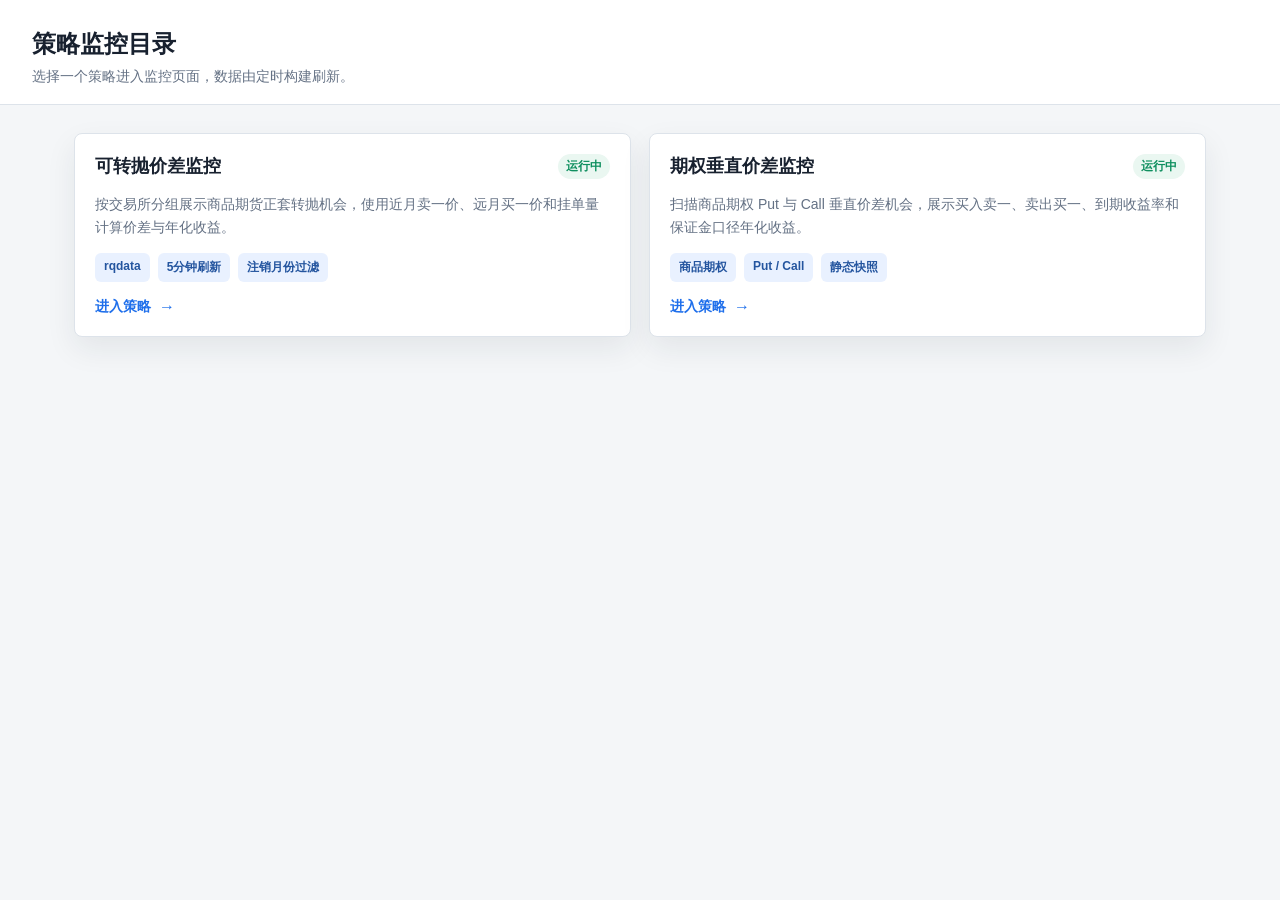
==== commit cebaba7e: "Add option vertical spread monitor" ====
--- a/index.html
+++ b/index.html
@@ -3,7 +3,7 @@
 <head>
   <meta charset="utf-8">
   <meta name="viewport" content="width=device-width, initial-scale=1">
-  <title>期货策略监控目录</title>
+  <title>策略监控目录</title>
   <style>
     :root {
       --bg: #f4f6f8;
@@ -136,8 +136,8 @@
 </head>
 <body>
   <header>
-    <h1>期货策略监控目录</h1>
-    <div class="subtitle">选择一个策略进入实时监控页面</div>
+    <h1>策略监控目录</h1>
+    <div class="subtitle">选择一个策略进入监控页面，数据由定时构建刷新。</div>
   </header>
   <main>
     <section class="strategy-grid" aria-label="策略列表">
@@ -156,6 +156,22 @@
           <span class="open">进入策略</span>
         </div>
       </a>
+
+      <a class="strategy-card" href="option-vertical-spread/">
+        <div class="card-content">
+          <div class="card-top">
+            <h2 class="card-title">期权垂直价差监控</h2>
+            <span class="status">运行中</span>
+          </div>
+          <p class="card-desc">扫描商品期权 Put 与 Call 垂直价差机会，展示买入卖一、卖出买一、到期收益率和保证金口径年化收益。</p>
+          <div class="meta-row">
+            <span class="meta">商品期权</span>
+            <span class="meta">Put / Call</span>
+            <span class="meta">静态快照</span>
+          </div>
+          <span class="open">进入策略</span>
+        </div>
+      </a>
     </section>
   </main>
 </body>
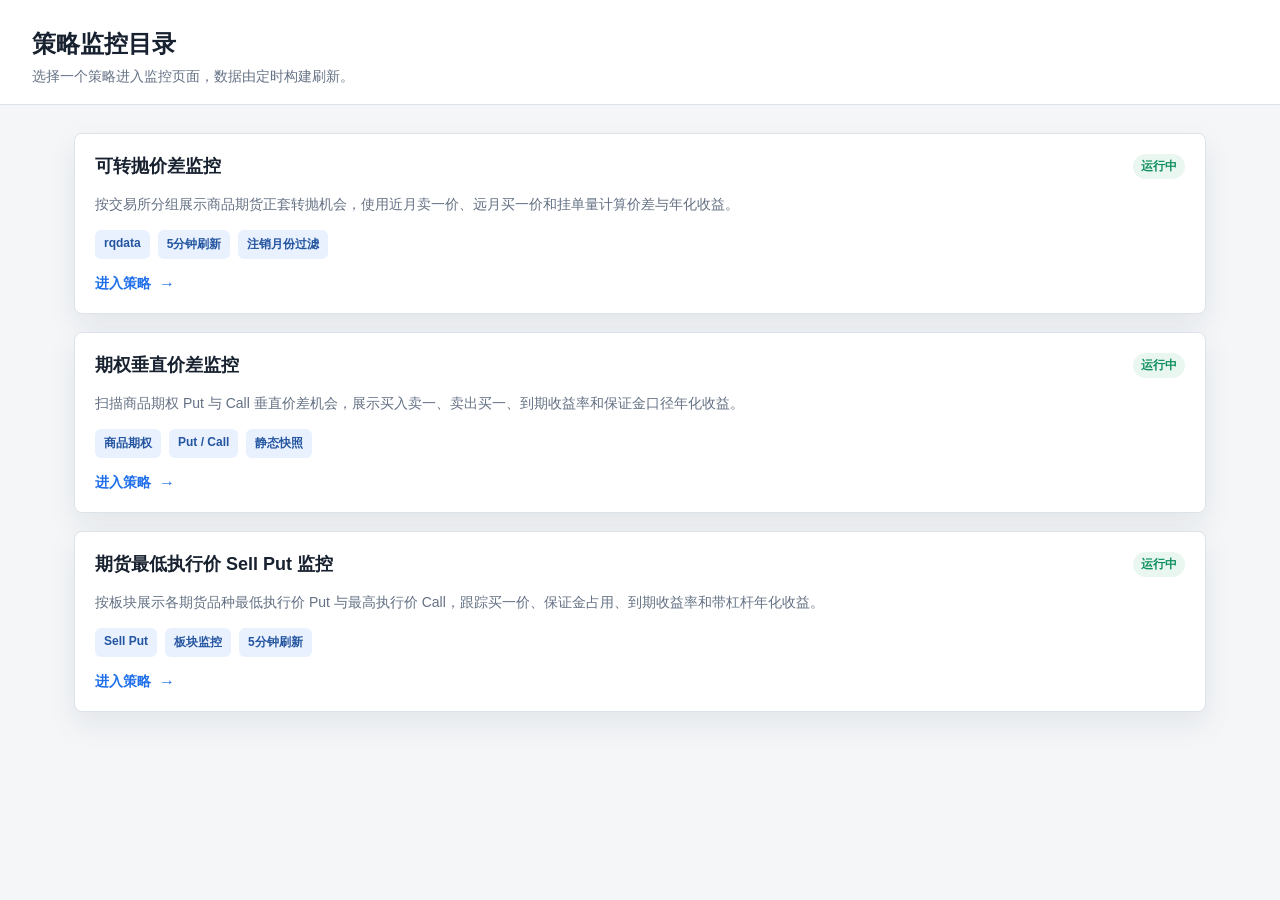
==== commit f37254af: "Add sell put monitor strategy" ====
--- a/index.html
+++ b/index.html
@@ -46,7 +46,7 @@
     }
     .strategy-grid {
       display: grid;
-      grid-template-columns: repeat(auto-fit, minmax(280px, 1fr));
+      grid-template-columns: 1fr;
       gap: 18px;
     }
     .strategy-card {
@@ -172,6 +172,22 @@
           <span class="open">进入策略</span>
         </div>
       </a>
+
+      <a class="strategy-card" href="sell-put-monitor/">
+        <div class="card-content">
+          <div class="card-top">
+            <h2 class="card-title">期货最低执行价 Sell Put 监控</h2>
+            <span class="status">运行中</span>
+          </div>
+          <p class="card-desc">按板块展示各期货品种最低执行价 Put 与最高执行价 Call，跟踪买一价、保证金占用、到期收益率和带杠杆年化收益。</p>
+          <div class="meta-row">
+            <span class="meta">Sell Put</span>
+            <span class="meta">板块监控</span>
+            <span class="meta">5分钟刷新</span>
+          </div>
+          <span class="open">进入策略</span>
+        </div>
+      </a>
     </section>
   </main>
 </body>
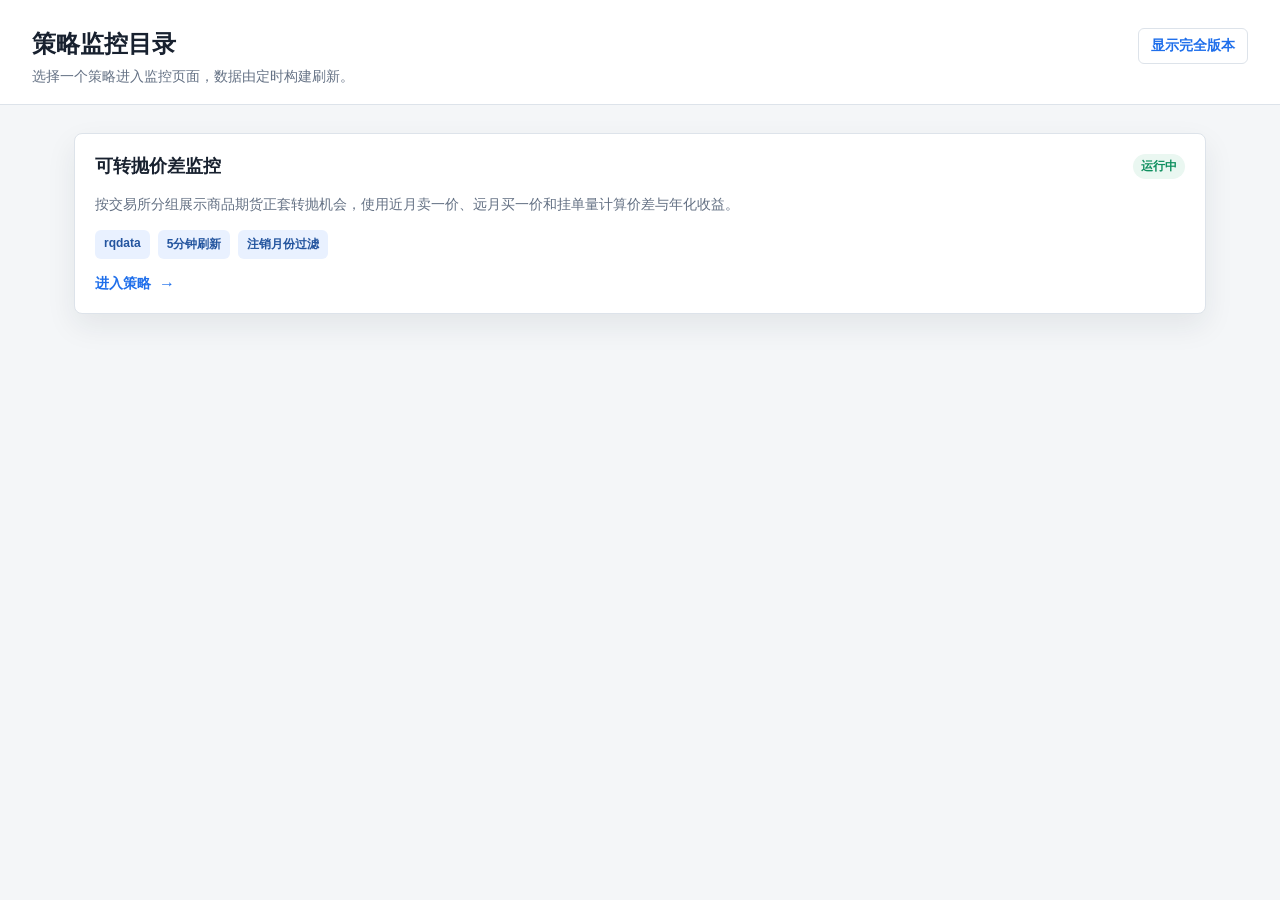
==== commit 0869b282: "Add strategy directory access gate" ====
--- a/index.html
+++ b/index.html
@@ -39,6 +39,27 @@
       color: var(--muted);
       font-size: 14px;
     }
+    .header-row {
+      display: flex;
+      align-items: flex-start;
+      justify-content: space-between;
+      gap: 16px;
+    }
+    .unlock-button {
+      flex: 0 0 auto;
+      border: 1px solid var(--line);
+      border-radius: 6px;
+      background: var(--panel);
+      color: var(--accent);
+      cursor: pointer;
+      font-size: 14px;
+      font-weight: 680;
+      padding: 8px 12px;
+    }
+    .unlock-button:hover {
+      border-color: #b9cdf5;
+      background: var(--accent-soft);
+    }
     main {
       max-width: 1180px;
       margin: 0 auto;
@@ -126,8 +147,10 @@
       font-size: 16px;
       line-height: 1;
     }
+    .is-hidden { display: none; }
     @media (max-width: 720px) {
       header { padding: 22px 18px 16px; }
+      .header-row { flex-direction: column; }
       main { padding: 18px 14px 34px; }
       h1 { font-size: 21px; }
       .strategy-card { min-height: 160px; }
@@ -136,8 +159,13 @@
 </head>
 <body>
   <header>
-    <h1>策略监控目录</h1>
-    <div class="subtitle">选择一个策略进入监控页面，数据由定时构建刷新。</div>
+    <div class="header-row">
+      <div>
+        <h1>策略监控目录</h1>
+        <div class="subtitle">选择一个策略进入监控页面，数据由定时构建刷新。</div>
+      </div>
+      <button id="unlockButton" class="unlock-button" type="button">显示完全版本</button>
+    </div>
   </header>
   <main>
     <section class="strategy-grid" aria-label="策略列表">
@@ -157,7 +185,7 @@
         </div>
       </a>
 
-      <a class="strategy-card" href="option-vertical-spread/">
+      <a class="strategy-card restricted-strategy is-hidden" href="option-vertical-spread/">
         <div class="card-content">
           <div class="card-top">
             <h2 class="card-title">期权垂直价差监控</h2>
@@ -173,7 +201,7 @@
         </div>
       </a>
 
-      <a class="strategy-card" href="sell-put-monitor/">
+      <a class="strategy-card restricted-strategy is-hidden" href="sell-put-monitor/">
         <div class="card-content">
           <div class="card-top">
             <h2 class="card-title">期货最低执行价 Sell Put 监控</h2>
@@ -190,5 +218,35 @@
       </a>
     </section>
   </main>
+  <script>
+    const ACCESS_KEY = "futuresSpreadMonitor.fullAccess";
+    const PASSWORD = "12345";
+    const unlockButton = document.querySelector("#unlockButton");
+    const restrictedStrategies = document.querySelectorAll(".restricted-strategy");
+
+    function hasAccess() {
+      return window.localStorage.getItem(ACCESS_KEY) === "1";
+    }
+
+    function applyAccessState() {
+      const unlocked = hasAccess();
+      restrictedStrategies.forEach(card => card.classList.toggle("is-hidden", !unlocked));
+      unlockButton.textContent = unlocked ? "完整版本已显示" : "显示完全版本";
+    }
+
+    unlockButton.addEventListener("click", () => {
+      if (!hasAccess()) {
+        const input = window.prompt("请输入密码");
+        if (input !== PASSWORD) {
+          window.alert("密码错误");
+          return;
+        }
+        window.localStorage.setItem(ACCESS_KEY, "1");
+      }
+      applyAccessState();
+    });
+
+    applyAccessState();
+  </script>
 </body>
 </html>
